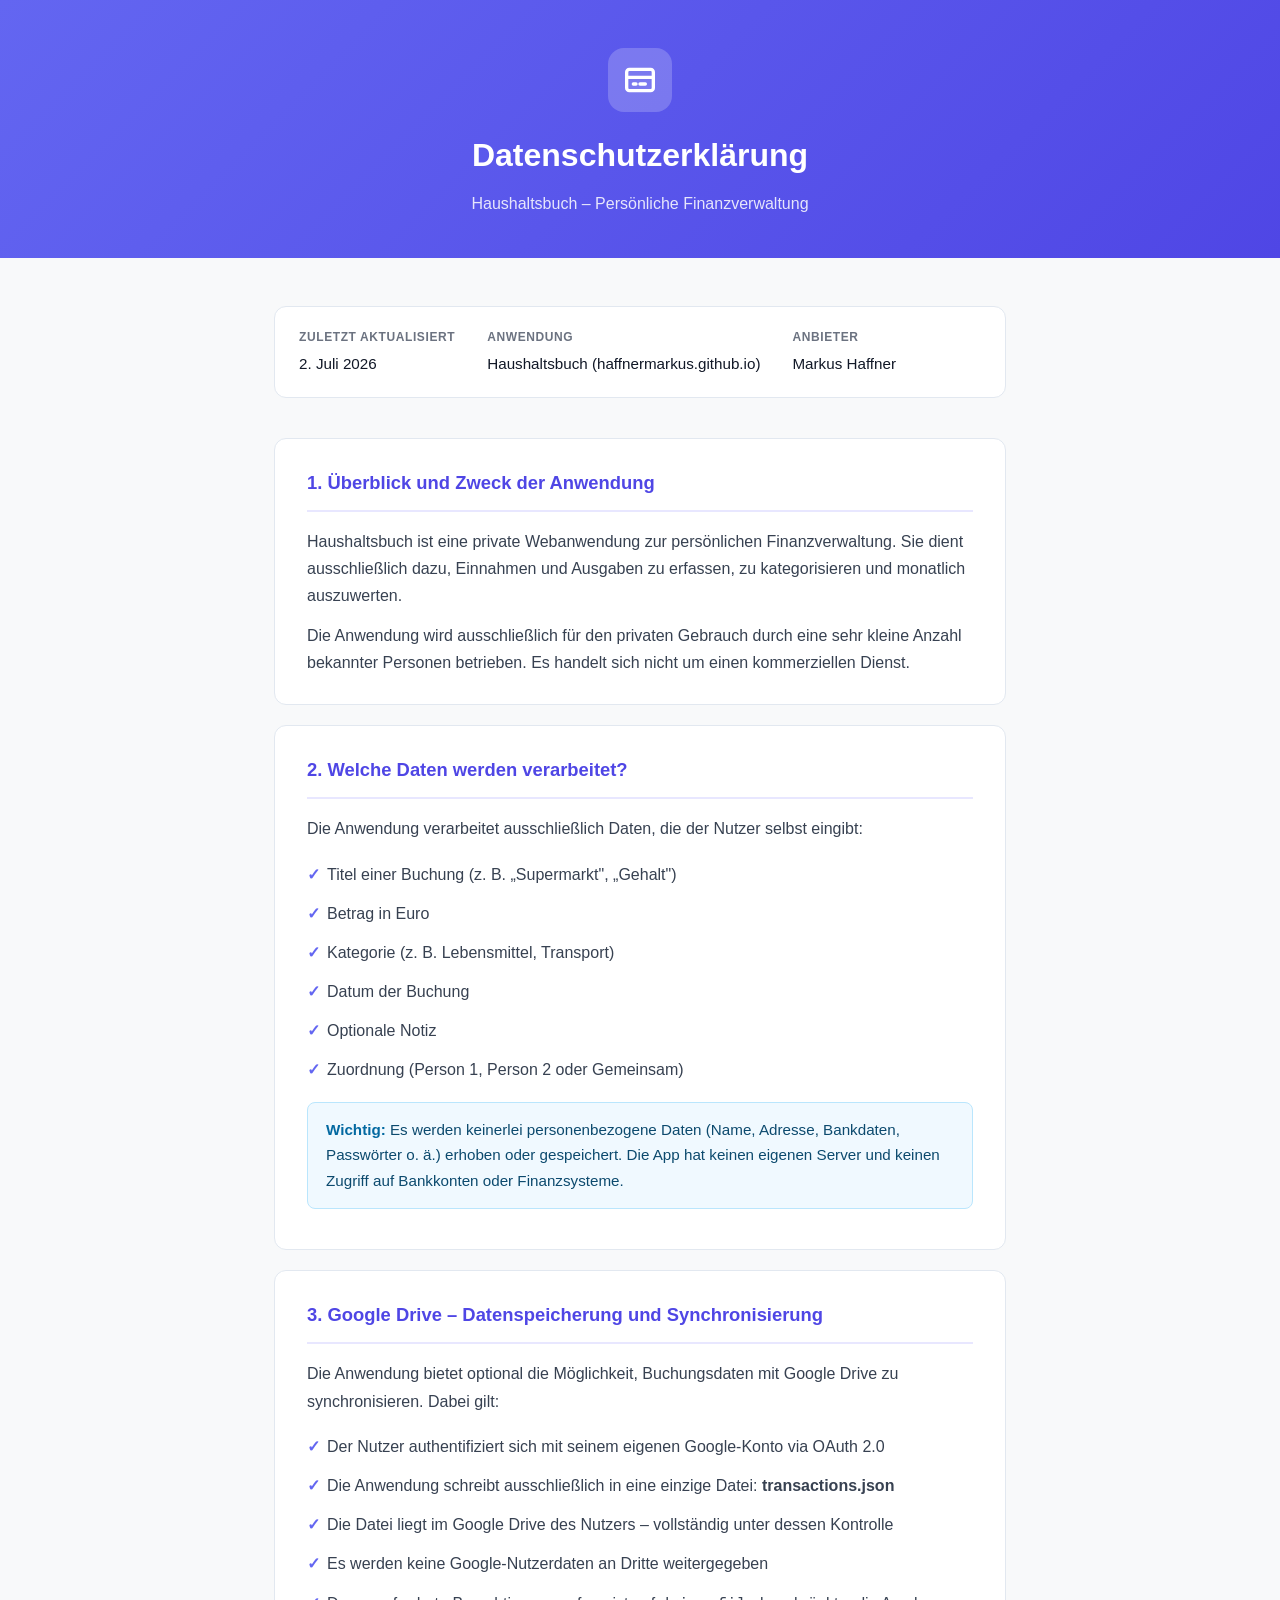
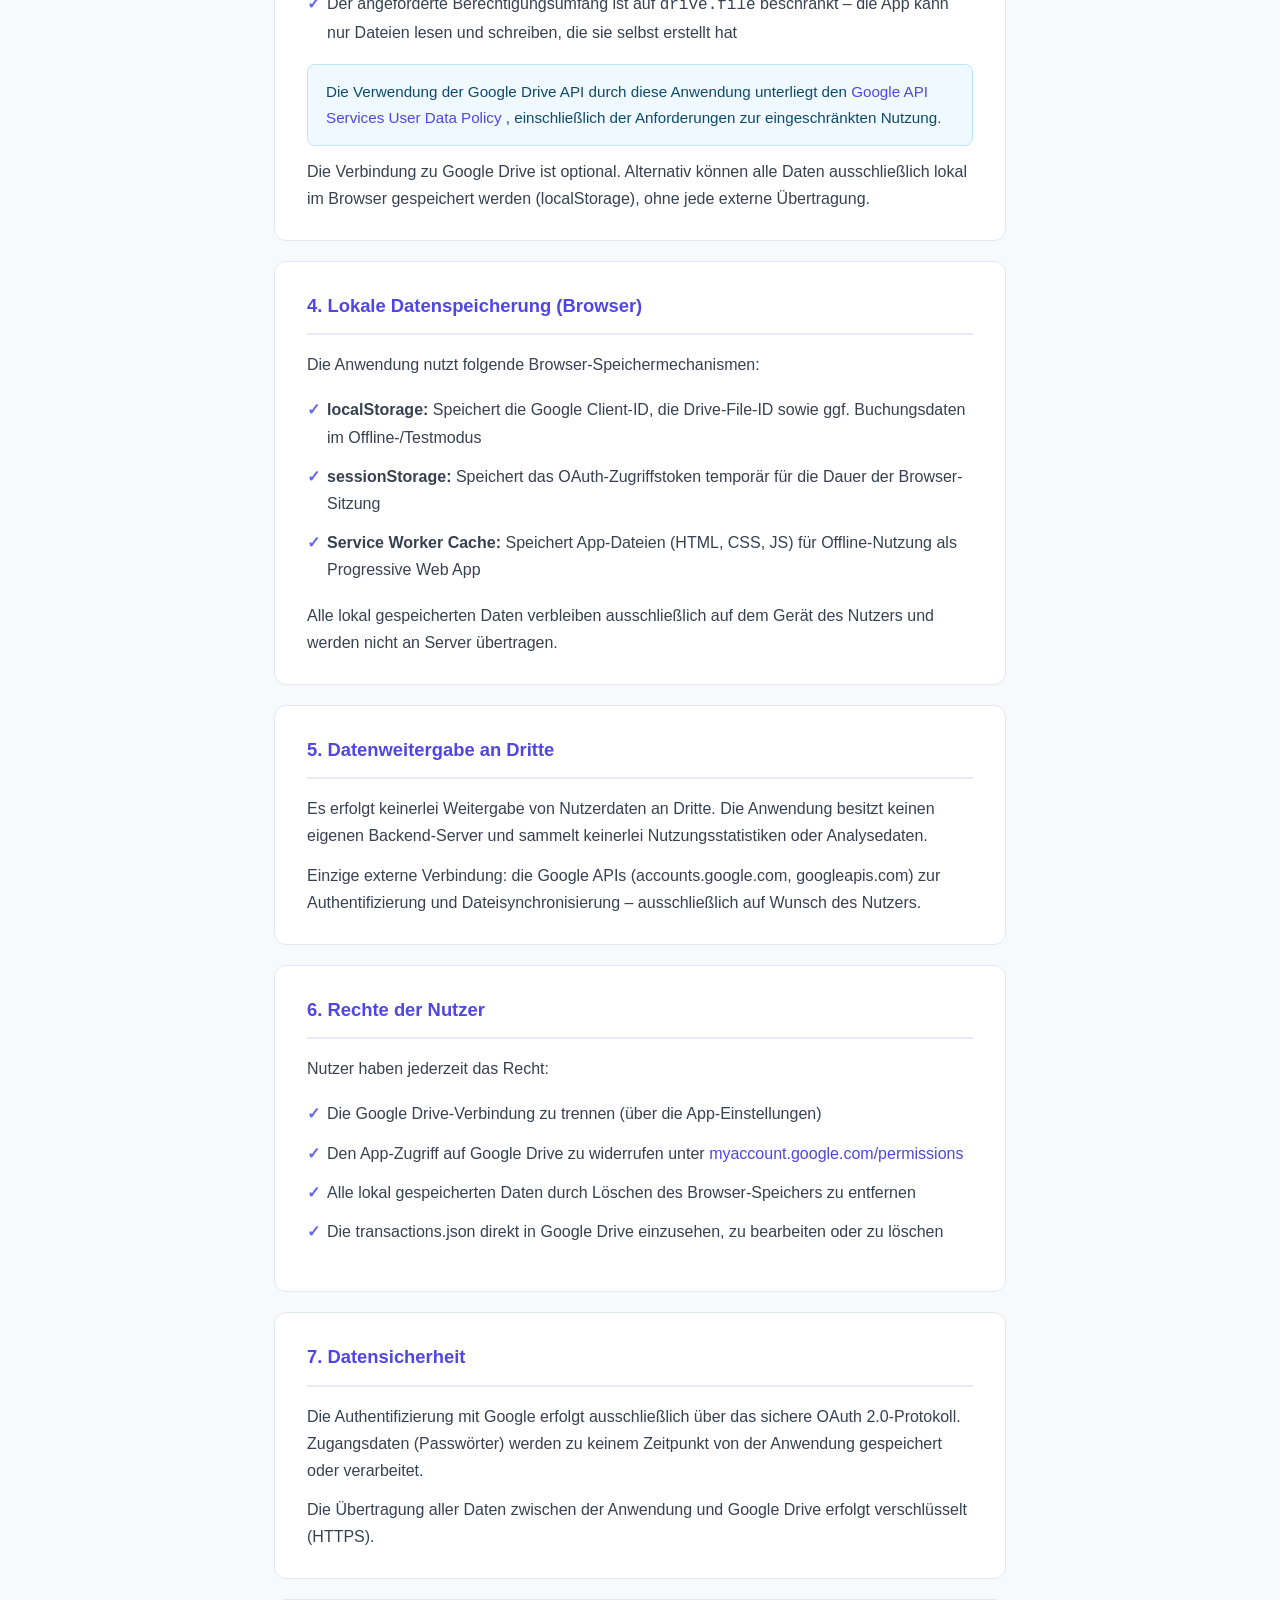
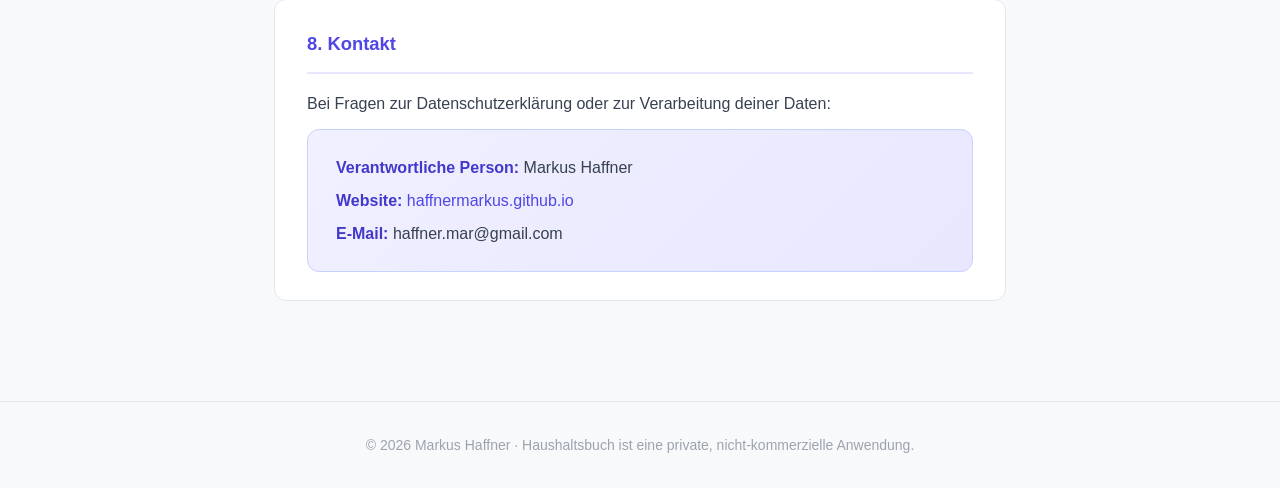
==== privacy.html @ 31231502 "Add privacy policy for Google OAuth verification" ====
<!DOCTYPE html>
<html lang="de">
<head>
    <meta charset="UTF-8">
    <meta name="viewport" content="width=device-width, initial-scale=1.0">
    <title>Datenschutzerklärung – Haushaltsbuch</title>
    <meta name="description" content="Datenschutzerklärung der Haushaltsbuch Web-App von Markus Haffner.">
    <style>
        *, *::before, *::after { box-sizing: border-box; margin: 0; padding: 0; }

        body {
            font-family: -apple-system, BlinkMacSystemFont, "Segoe UI", Roboto, Helvetica, Arial, sans-serif;
            font-size: 16px;
            line-height: 1.7;
            color: #1a1a2e;
            background: #f8f9fa;
        }

        header {
            background: linear-gradient(135deg, #6366f1 0%, #4f46e5 100%);
            color: #fff;
            padding: 48px 24px 40px;
            text-align: center;
        }

        header .logo {
            display: inline-flex;
            align-items: center;
            justify-content: center;
            width: 64px;
            height: 64px;
            background: rgba(255,255,255,0.2);
            border-radius: 16px;
            margin-bottom: 16px;
        }

        header h1 {
            font-size: 2rem;
            font-weight: 700;
            margin-bottom: 8px;
        }

        header p {
            font-size: 1rem;
            opacity: 0.85;
        }

        .container {
            max-width: 780px;
            margin: 0 auto;
            padding: 48px 24px 80px;
        }

        .meta-box {
            background: #fff;
            border: 1px solid #e2e8f0;
            border-radius: 12px;
            padding: 20px 24px;
            margin-bottom: 40px;
            display: flex;
            gap: 32px;
            flex-wrap: wrap;
        }

        .meta-box .meta-item {
            display: flex;
            flex-direction: column;
            gap: 4px;
        }

        .meta-box .meta-label {
            font-size: 0.75rem;
            font-weight: 600;
            text-transform: uppercase;
            letter-spacing: 0.05em;
            color: #6b7280;
        }

        .meta-box .meta-value {
            font-size: 0.95rem;
            color: #111827;
            font-weight: 500;
        }

        section {
            background: #fff;
            border: 1px solid #e2e8f0;
            border-radius: 12px;
            padding: 28px 32px;
            margin-bottom: 20px;
        }

        section h2 {
            font-size: 1.15rem;
            font-weight: 700;
            color: #4f46e5;
            margin-bottom: 16px;
            padding-bottom: 12px;
            border-bottom: 2px solid #e8e7ff;
        }

        section p {
            color: #374151;
            margin-bottom: 12px;
        }

        section p:last-child { margin-bottom: 0; }

        section ul {
            list-style: none;
            margin: 8px 0 12px;
            padding: 0;
        }

        section ul li {
            padding: 6px 0 6px 20px;
            position: relative;
            color: #374151;
        }

        section ul li::before {
            content: "✓";
            position: absolute;
            left: 0;
            color: #6366f1;
            font-weight: 700;
        }

        .highlight-box {
            background: #f0f9ff;
            border: 1px solid #bae6fd;
            border-radius: 8px;
            padding: 14px 18px;
            margin: 12px 0;
            color: #0c4a6e;
            font-size: 0.95rem;
        }

        .highlight-box strong { color: #0369a1; }

        a { color: #4f46e5; text-decoration: none; }
        a:hover { text-decoration: underline; }

        .contact-card {
            background: linear-gradient(135deg, #f0f0ff 0%, #e8e7ff 100%);
            border: 1px solid #c7d2fe;
            border-radius: 12px;
            padding: 24px 28px;
            margin-top: 8px;
        }

        .contact-card p { margin-bottom: 6px; color: #374151; }
        .contact-card strong { color: #4338ca; }

        footer {
            text-align: center;
            padding: 32px 24px;
            color: #9ca3af;
            font-size: 0.875rem;
            border-top: 1px solid #e5e7eb;
        }

        @media (max-width: 600px) {
            header h1 { font-size: 1.5rem; }
            section { padding: 20px; }
            .meta-box { gap: 16px; }
        }
    </style>
</head>
<body>

<header>
    <div class="logo">
        <svg viewBox="0 0 24 24" width="32" height="32" stroke="#fff" stroke-width="2.5" fill="none" stroke-linecap="round" stroke-linejoin="round">
            <rect x="2" y="4" width="20" height="16" rx="2"></rect>
            <line x1="2" y1="10" x2="22" y2="10"></line>
            <line x1="7" y1="15" x2="9" y2="15"></line>
            <line x1="12" y1="15" x2="16" y2="15"></line>
        </svg>
    </div>
    <h1>Datenschutzerklärung</h1>
    <p>Haushaltsbuch – Persönliche Finanzverwaltung</p>
</header>

<div class="container">

    <div class="meta-box">
        <div class="meta-item">
            <span class="meta-label">Zuletzt aktualisiert</span>
            <span class="meta-value">2. Juli 2026</span>
        </div>
        <div class="meta-item">
            <span class="meta-label">Anwendung</span>
            <span class="meta-value">Haushaltsbuch (haffnermarkus.github.io)</span>
        </div>
        <div class="meta-item">
            <span class="meta-label">Anbieter</span>
            <span class="meta-value">Markus Haffner</span>
        </div>
    </div>

    <!-- 1. Überblick -->
    <section>
        <h2>1. Überblick und Zweck der Anwendung</h2>
        <p>
            Haushaltsbuch ist eine private Webanwendung zur persönlichen Finanzverwaltung.
            Sie dient ausschließlich dazu, Einnahmen und Ausgaben zu erfassen, zu kategorisieren
            und monatlich auszuwerten.
        </p>
        <p>
            Die Anwendung wird ausschließlich für den privaten Gebrauch durch eine sehr kleine Anzahl
            bekannter Personen betrieben. Es handelt sich nicht um einen kommerziellen Dienst.
        </p>
    </section>

    <!-- 2. Erhobene Daten -->
    <section>
        <h2>2. Welche Daten werden verarbeitet?</h2>
        <p>Die Anwendung verarbeitet ausschließlich Daten, die der Nutzer selbst eingibt:</p>
        <ul>
            <li>Titel einer Buchung (z. B. „Supermarkt", „Gehalt")</li>
            <li>Betrag in Euro</li>
            <li>Kategorie (z. B. Lebensmittel, Transport)</li>
            <li>Datum der Buchung</li>
            <li>Optionale Notiz</li>
            <li>Zuordnung (Person 1, Person 2 oder Gemeinsam)</li>
        </ul>
        <div class="highlight-box">
            <strong>Wichtig:</strong> Es werden keinerlei personenbezogene Daten (Name, Adresse, Bankdaten,
            Passwörter o. ä.) erhoben oder gespeichert. Die App hat keinen eigenen Server und keinen Zugriff
            auf Bankkonten oder Finanzsysteme.
        </div>
    </section>

    <!-- 3. Google Drive -->
    <section>
        <h2>3. Google Drive – Datenspeicherung und Synchronisierung</h2>
        <p>
            Die Anwendung bietet optional die Möglichkeit, Buchungsdaten mit Google Drive zu synchronisieren.
            Dabei gilt:
        </p>
        <ul>
            <li>Der Nutzer authentifiziert sich mit seinem eigenen Google-Konto via OAuth 2.0</li>
            <li>Die Anwendung schreibt ausschließlich in eine einzige Datei: <strong>transactions.json</strong></li>
            <li>Die Datei liegt im Google Drive des Nutzers – vollständig unter dessen Kontrolle</li>
            <li>Es werden keine Google-Nutzerdaten an Dritte weitergegeben</li>
            <li>Der angeforderte Berechtigungsumfang ist auf <code>drive.file</code> beschränkt –
                die App kann nur Dateien lesen und schreiben, die sie selbst erstellt hat</li>
        </ul>
        <div class="highlight-box">
            Die Verwendung der Google Drive API durch diese Anwendung unterliegt den
            <a href="https://developers.google.com/terms/api-services-user-data-policy" target="_blank" rel="noopener">
                Google API Services User Data Policy
            </a>, einschließlich der Anforderungen zur eingeschränkten Nutzung.
        </div>
        <p>
            Die Verbindung zu Google Drive ist optional. Alternativ können alle Daten ausschließlich
            lokal im Browser gespeichert werden (localStorage), ohne jede externe Übertragung.
        </p>
    </section>

    <!-- 4. Lokale Speicherung -->
    <section>
        <h2>4. Lokale Datenspeicherung (Browser)</h2>
        <p>Die Anwendung nutzt folgende Browser-Speichermechanismen:</p>
        <ul>
            <li><strong>localStorage:</strong> Speichert die Google Client-ID, die Drive-File-ID sowie
                ggf. Buchungsdaten im Offline-/Testmodus</li>
            <li><strong>sessionStorage:</strong> Speichert das OAuth-Zugriffstoken temporär für die Dauer
                der Browser-Sitzung</li>
            <li><strong>Service Worker Cache:</strong> Speichert App-Dateien (HTML, CSS, JS) für
                Offline-Nutzung als Progressive Web App</li>
        </ul>
        <p>
            Alle lokal gespeicherten Daten verbleiben ausschließlich auf dem Gerät des Nutzers
            und werden nicht an Server übertragen.
        </p>
    </section>

    <!-- 5. Keine Weitergabe -->
    <section>
        <h2>5. Datenweitergabe an Dritte</h2>
        <p>
            Es erfolgt keinerlei Weitergabe von Nutzerdaten an Dritte. Die Anwendung besitzt
            keinen eigenen Backend-Server und sammelt keinerlei Nutzungsstatistiken oder
            Analysedaten.
        </p>
        <p>
            Einzige externe Verbindung: die Google APIs (accounts.google.com, googleapis.com)
            zur Authentifizierung und Dateisynchronisierung – ausschließlich auf Wunsch des Nutzers.
        </p>
    </section>

    <!-- 6. Rechte -->
    <section>
        <h2>6. Rechte der Nutzer</h2>
        <p>Nutzer haben jederzeit das Recht:</p>
        <ul>
            <li>Die Google Drive-Verbindung zu trennen (über die App-Einstellungen)</li>
            <li>Den App-Zugriff auf Google Drive zu widerrufen unter
                <a href="https://myaccount.google.com/permissions" target="_blank" rel="noopener">
                    myaccount.google.com/permissions
                </a>
            </li>
            <li>Alle lokal gespeicherten Daten durch Löschen des Browser-Speichers zu entfernen</li>
            <li>Die transactions.json direkt in Google Drive einzusehen, zu bearbeiten oder zu löschen</li>
        </ul>
    </section>

    <!-- 7. Sicherheit -->
    <section>
        <h2>7. Datensicherheit</h2>
        <p>
            Die Authentifizierung mit Google erfolgt ausschließlich über das sichere OAuth 2.0-Protokoll.
            Zugangsdaten (Passwörter) werden zu keinem Zeitpunkt von der Anwendung gespeichert oder verarbeitet.
        </p>
        <p>
            Die Übertragung aller Daten zwischen der Anwendung und Google Drive erfolgt verschlüsselt (HTTPS).
        </p>
    </section>

    <!-- 8. Kontakt -->
    <section>
        <h2>8. Kontakt</h2>
        <p>Bei Fragen zur Datenschutzerklärung oder zur Verarbeitung deiner Daten:</p>
        <div class="contact-card">
            <p><strong>Verantwortliche Person:</strong> Markus Haffner</p>
            <p><strong>Website:</strong> <a href="https://haffnermarkus.github.io" target="_blank">haffnermarkus.github.io</a></p>
            <p><strong>E-Mail:</strong> haffner.mar@gmail.com</p>
        </div>
    </section>

</div>

<footer>
    <p>© 2026 Markus Haffner · Haushaltsbuch ist eine private, nicht-kommerzielle Anwendung.</p>
</footer>

</body>
</html>
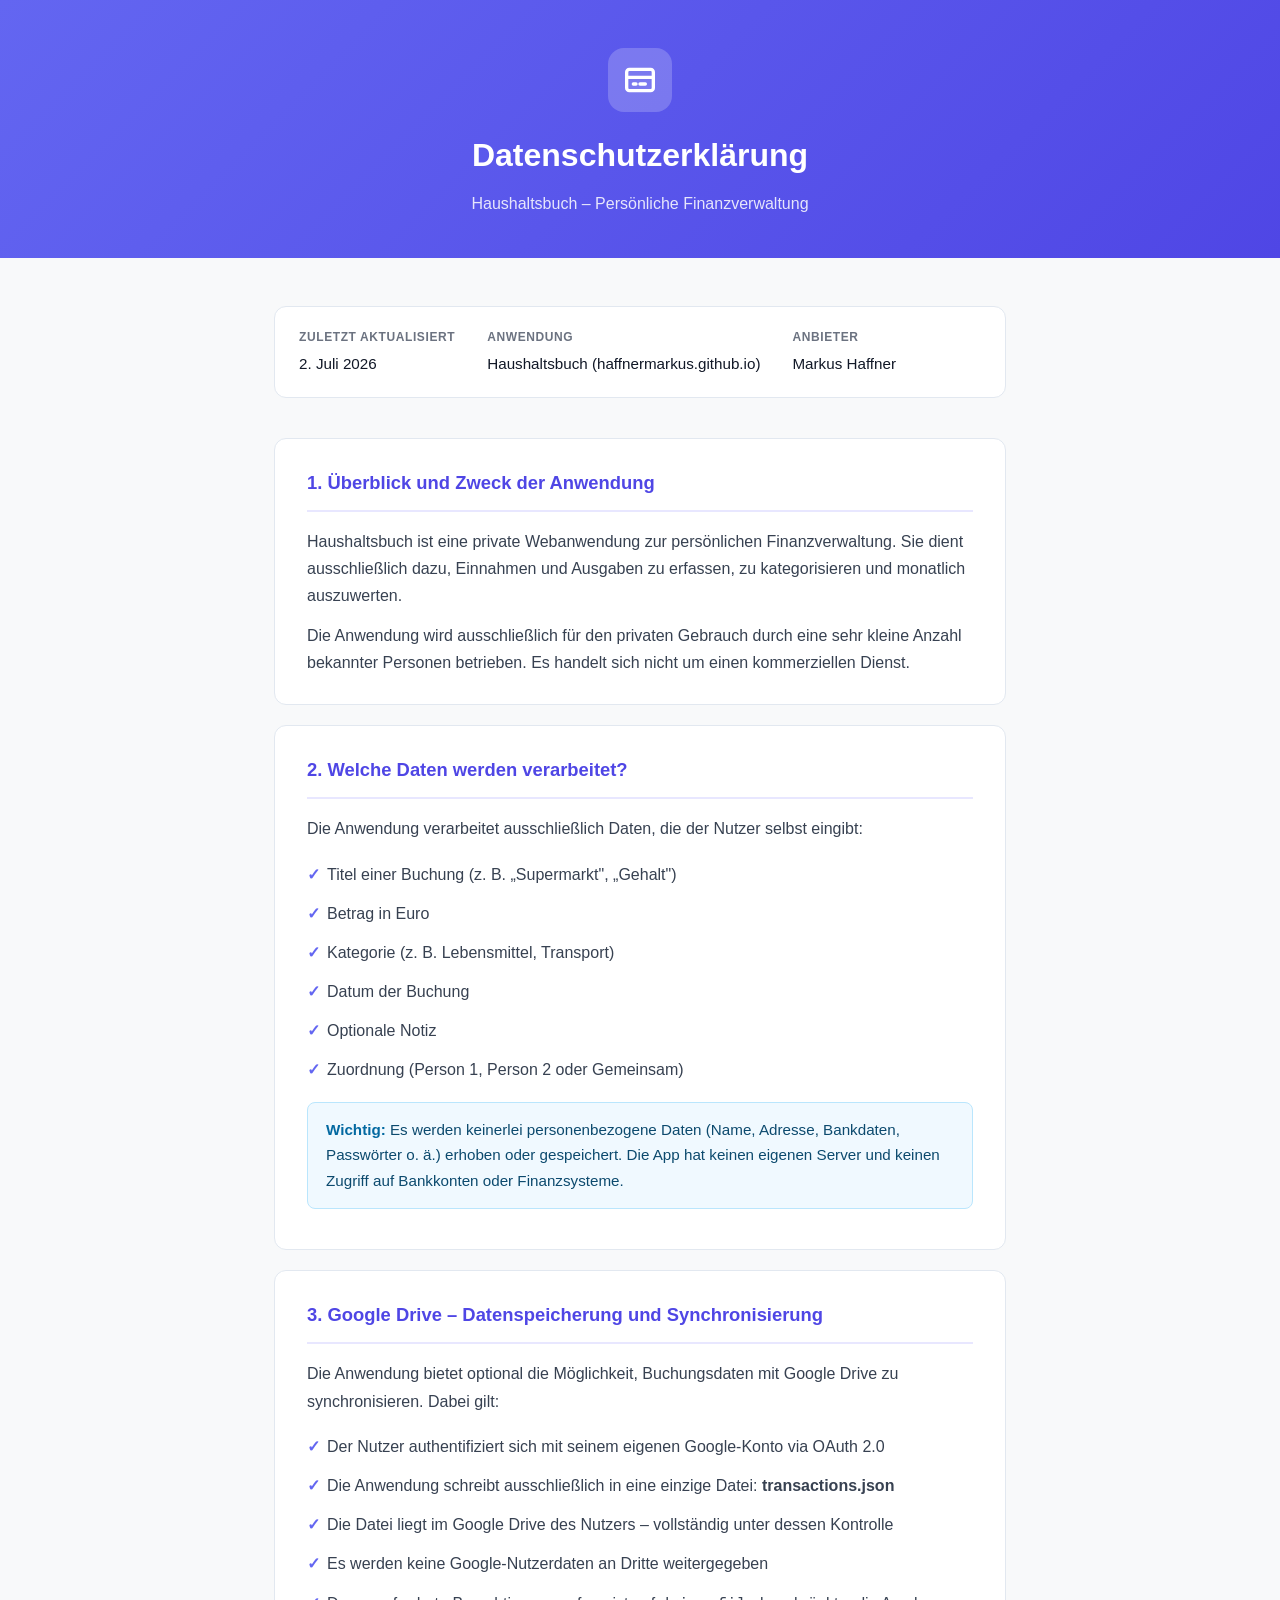
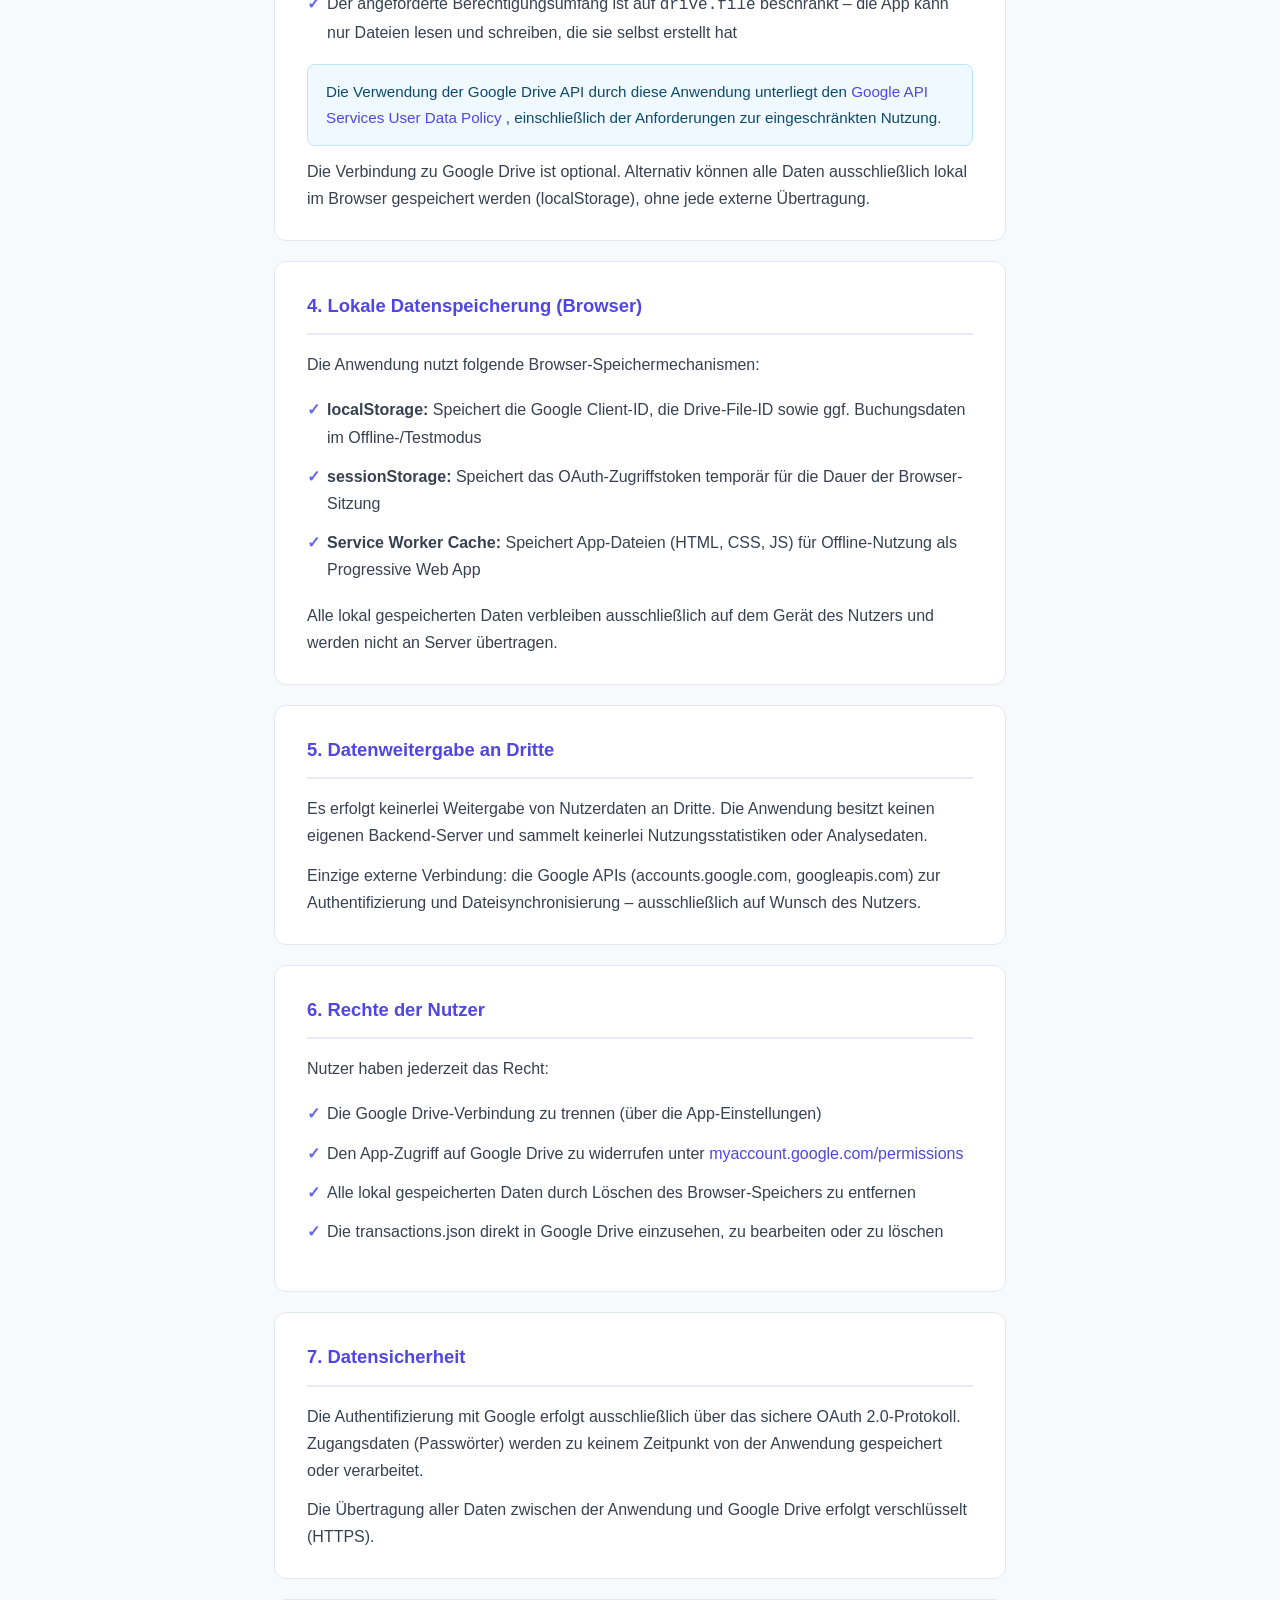
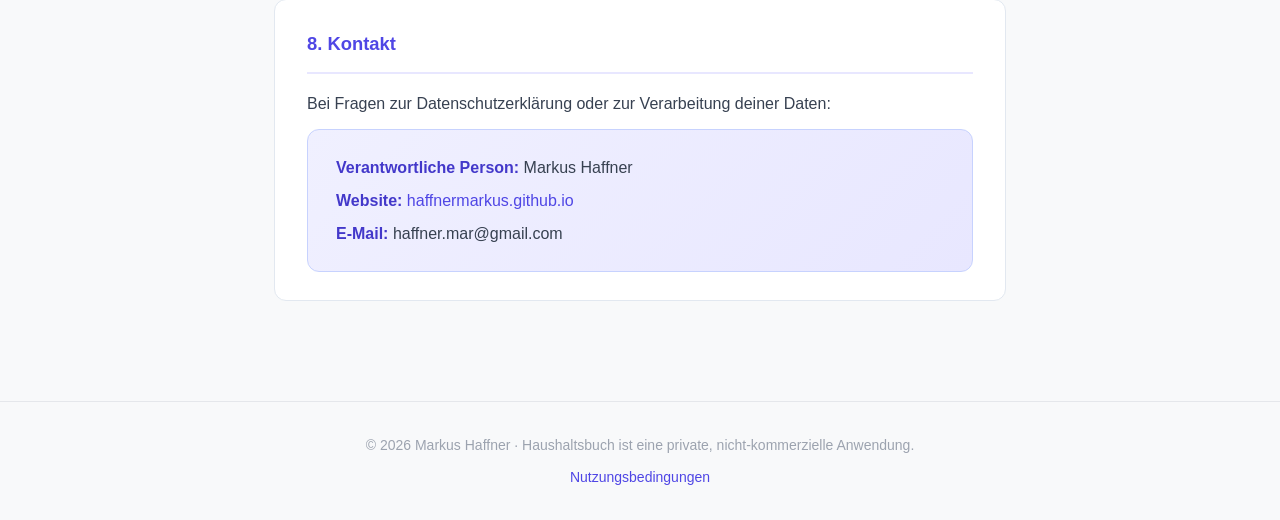
==== commit 2627f162: "PWA: Logo, Nutzungsbedingungen, Datenschutz, iOS-Fixes" ====
--- a/privacy.html
+++ b/privacy.html
@@ -334,6 +334,7 @@
 
 <footer>
     <p>© 2026 Markus Haffner · Haushaltsbuch ist eine private, nicht-kommerzielle Anwendung.</p>
+    <p style="margin-top: 8px;"><a href="terms.html">Nutzungsbedingungen</a></p>
 </footer>
 
 </body>
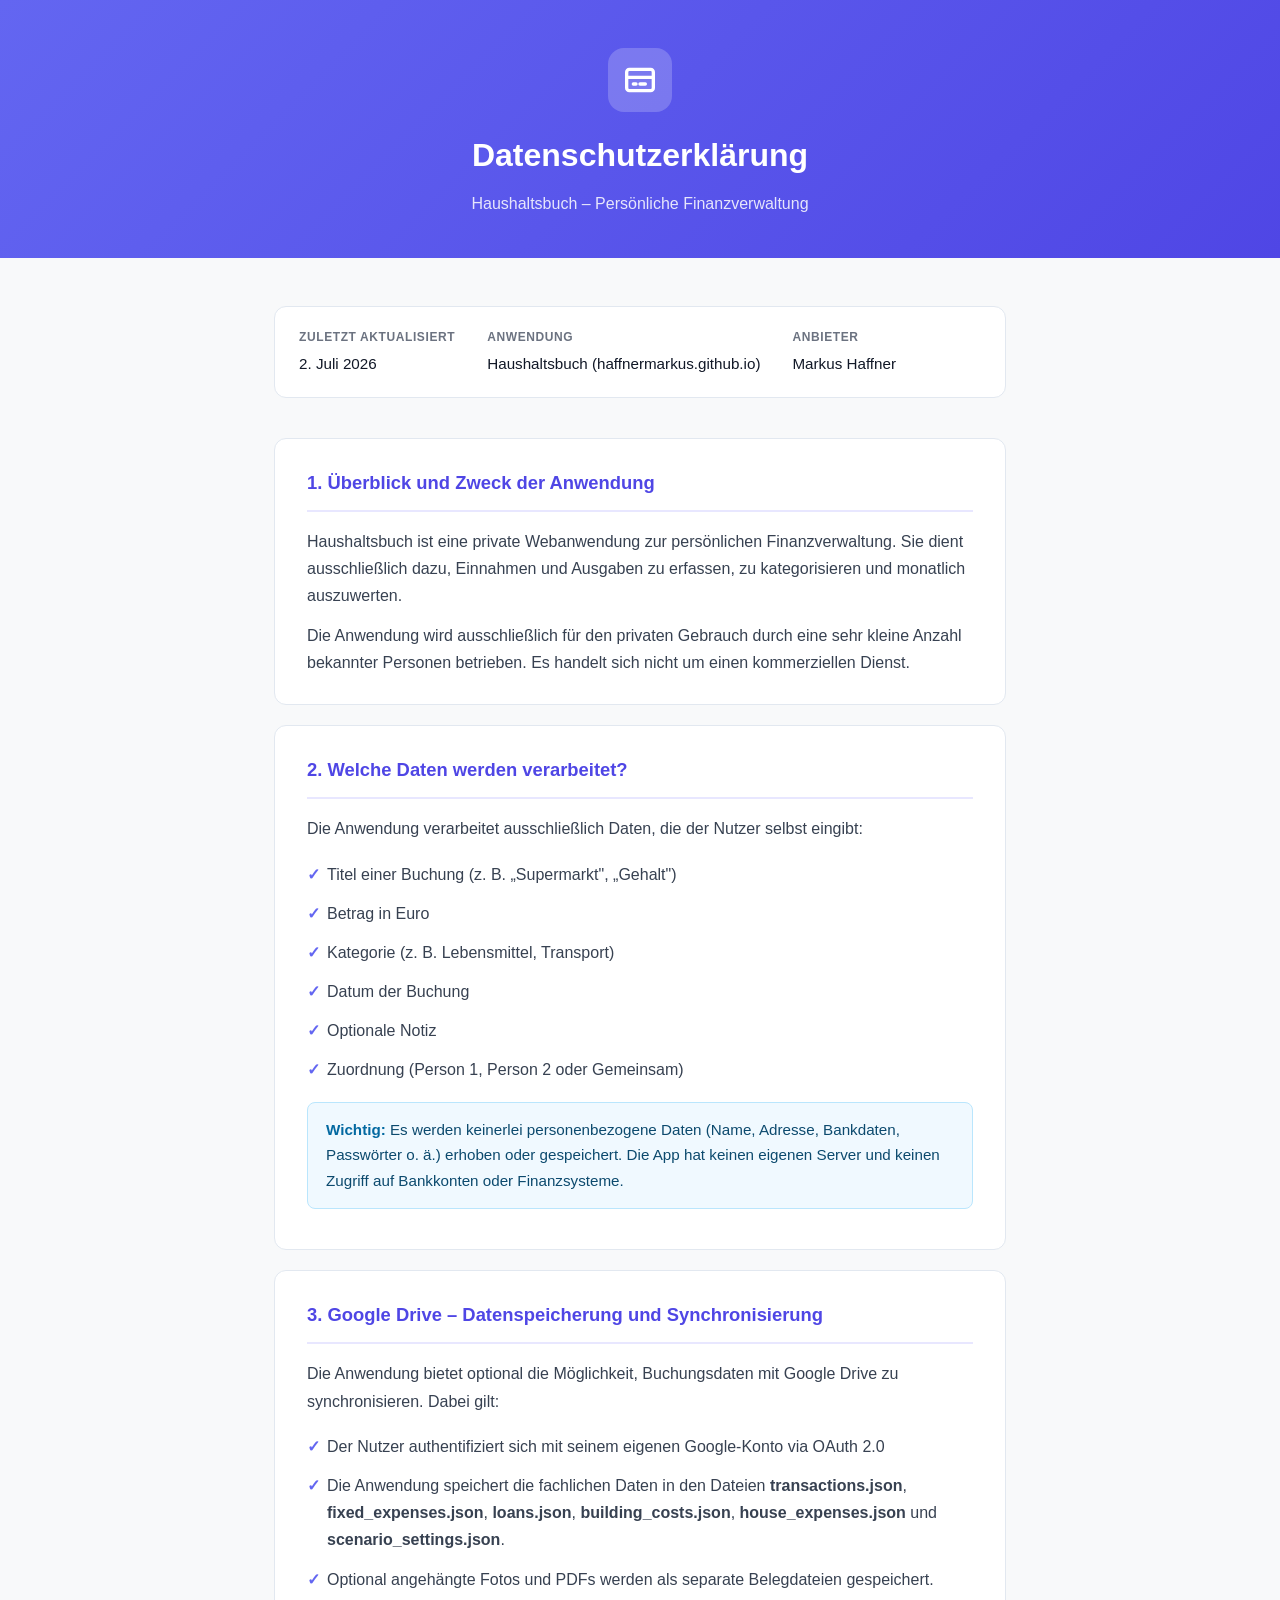
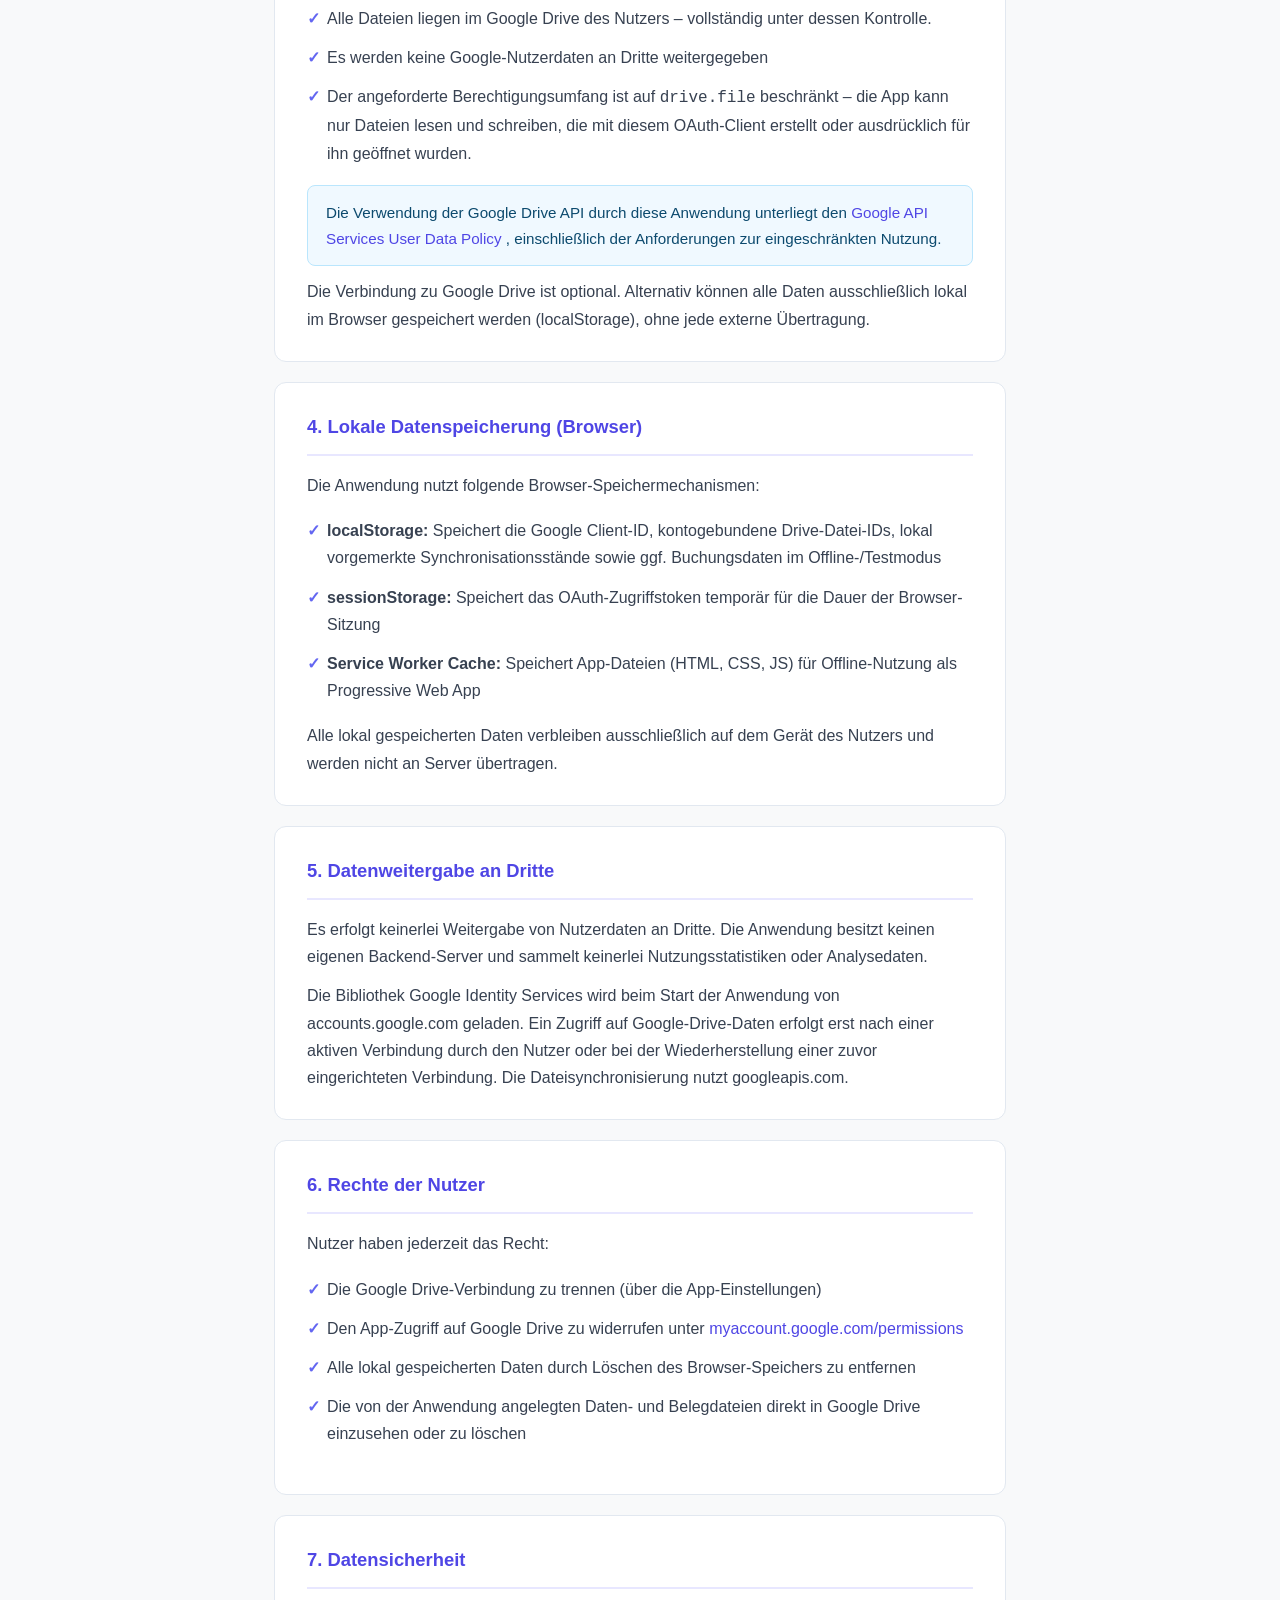
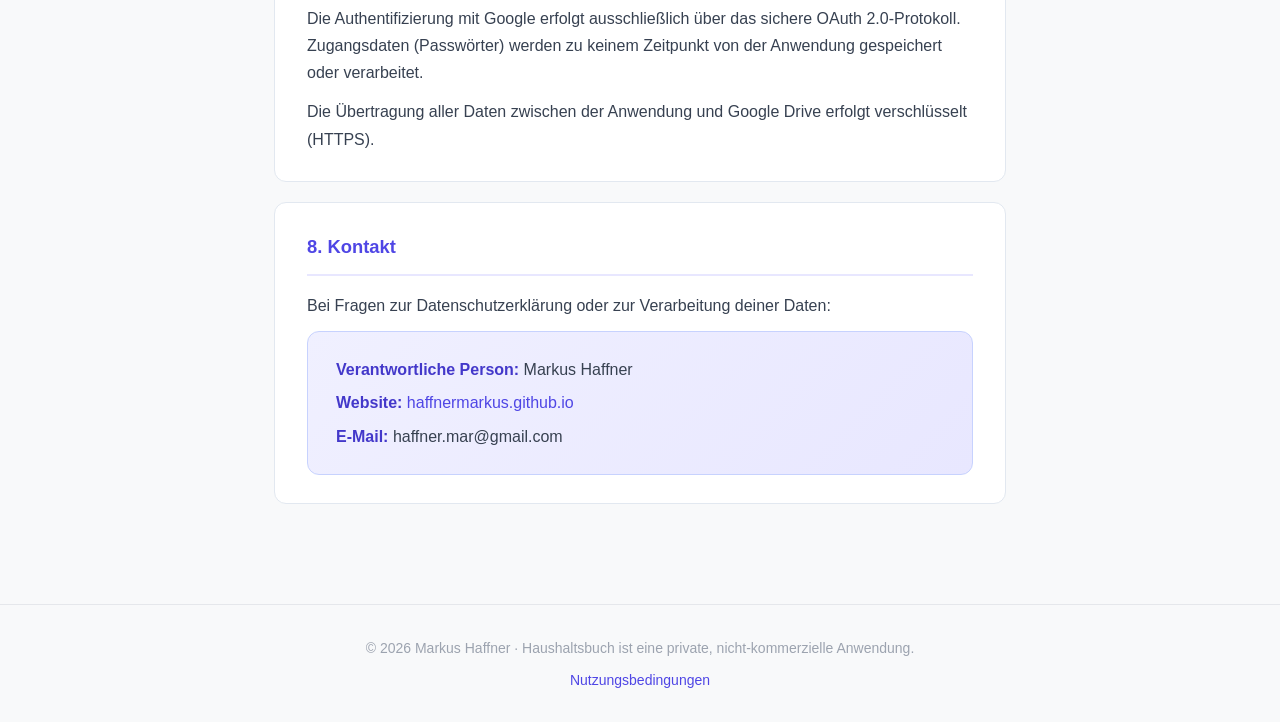
==== commit cb009ca0: "Full Update" ====
--- a/privacy.html
+++ b/privacy.html
@@ -241,11 +241,16 @@
         </p>
         <ul>
             <li>Der Nutzer authentifiziert sich mit seinem eigenen Google-Konto via OAuth 2.0</li>
-            <li>Die Anwendung schreibt ausschließlich in eine einzige Datei: <strong>transactions.json</strong></li>
-            <li>Die Datei liegt im Google Drive des Nutzers – vollständig unter dessen Kontrolle</li>
+            <li>Die Anwendung speichert die fachlichen Daten in den Dateien
+                <strong>transactions.json</strong>, <strong>fixed_expenses.json</strong>,
+                <strong>loans.json</strong>, <strong>building_costs.json</strong>,
+                <strong>house_expenses.json</strong> und <strong>scenario_settings.json</strong>.</li>
+            <li>Optional angehängte Fotos und PDFs werden als separate Belegdateien gespeichert.</li>
+            <li>Alle Dateien liegen im Google Drive des Nutzers – vollständig unter dessen Kontrolle.</li>
             <li>Es werden keine Google-Nutzerdaten an Dritte weitergegeben</li>
             <li>Der angeforderte Berechtigungsumfang ist auf <code>drive.file</code> beschränkt –
-                die App kann nur Dateien lesen und schreiben, die sie selbst erstellt hat</li>
+                die App kann nur Dateien lesen und schreiben, die mit diesem OAuth-Client erstellt
+                oder ausdrücklich für ihn geöffnet wurden.</li>
         </ul>
         <div class="highlight-box">
             Die Verwendung der Google Drive API durch diese Anwendung unterliegt den
@@ -264,8 +269,9 @@
         <h2>4. Lokale Datenspeicherung (Browser)</h2>
         <p>Die Anwendung nutzt folgende Browser-Speichermechanismen:</p>
         <ul>
-            <li><strong>localStorage:</strong> Speichert die Google Client-ID, die Drive-File-ID sowie
-                ggf. Buchungsdaten im Offline-/Testmodus</li>
+            <li><strong>localStorage:</strong> Speichert die Google Client-ID, kontogebundene
+                Drive-Datei-IDs, lokal vorgemerkte Synchronisationsstände sowie ggf. Buchungsdaten
+                im Offline-/Testmodus</li>
             <li><strong>sessionStorage:</strong> Speichert das OAuth-Zugriffstoken temporär für die Dauer
                 der Browser-Sitzung</li>
             <li><strong>Service Worker Cache:</strong> Speichert App-Dateien (HTML, CSS, JS) für
@@ -286,8 +292,10 @@
             Analysedaten.
         </p>
         <p>
-            Einzige externe Verbindung: die Google APIs (accounts.google.com, googleapis.com)
-            zur Authentifizierung und Dateisynchronisierung – ausschließlich auf Wunsch des Nutzers.
+            Die Bibliothek Google Identity Services wird beim Start der Anwendung von
+            accounts.google.com geladen. Ein Zugriff auf Google-Drive-Daten erfolgt erst nach einer
+            aktiven Verbindung durch den Nutzer oder bei der Wiederherstellung einer zuvor
+            eingerichteten Verbindung. Die Dateisynchronisierung nutzt googleapis.com.
         </p>
     </section>
 
@@ -303,7 +311,8 @@
                 </a>
             </li>
             <li>Alle lokal gespeicherten Daten durch Löschen des Browser-Speichers zu entfernen</li>
-            <li>Die transactions.json direkt in Google Drive einzusehen, zu bearbeiten oder zu löschen</li>
+            <li>Die von der Anwendung angelegten Daten- und Belegdateien direkt in Google Drive
+                einzusehen oder zu löschen</li>
         </ul>
     </section>
 
